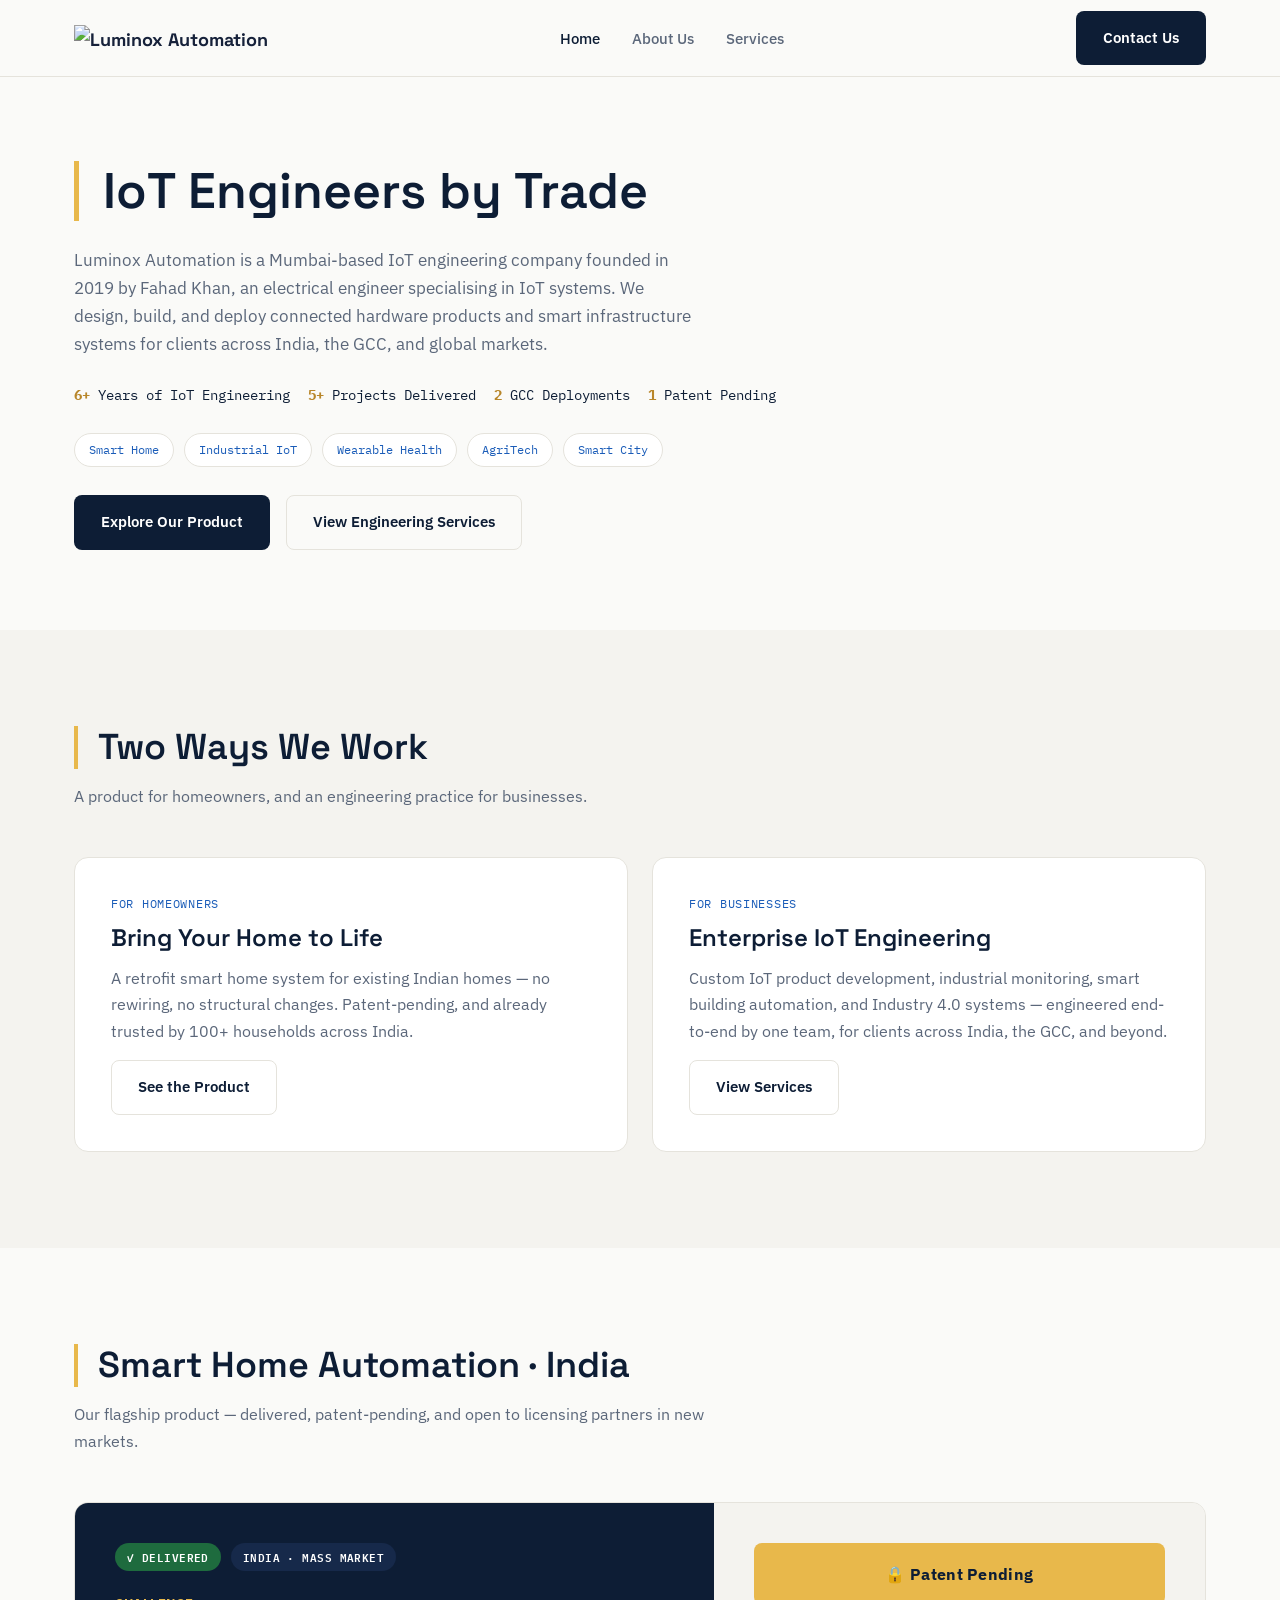
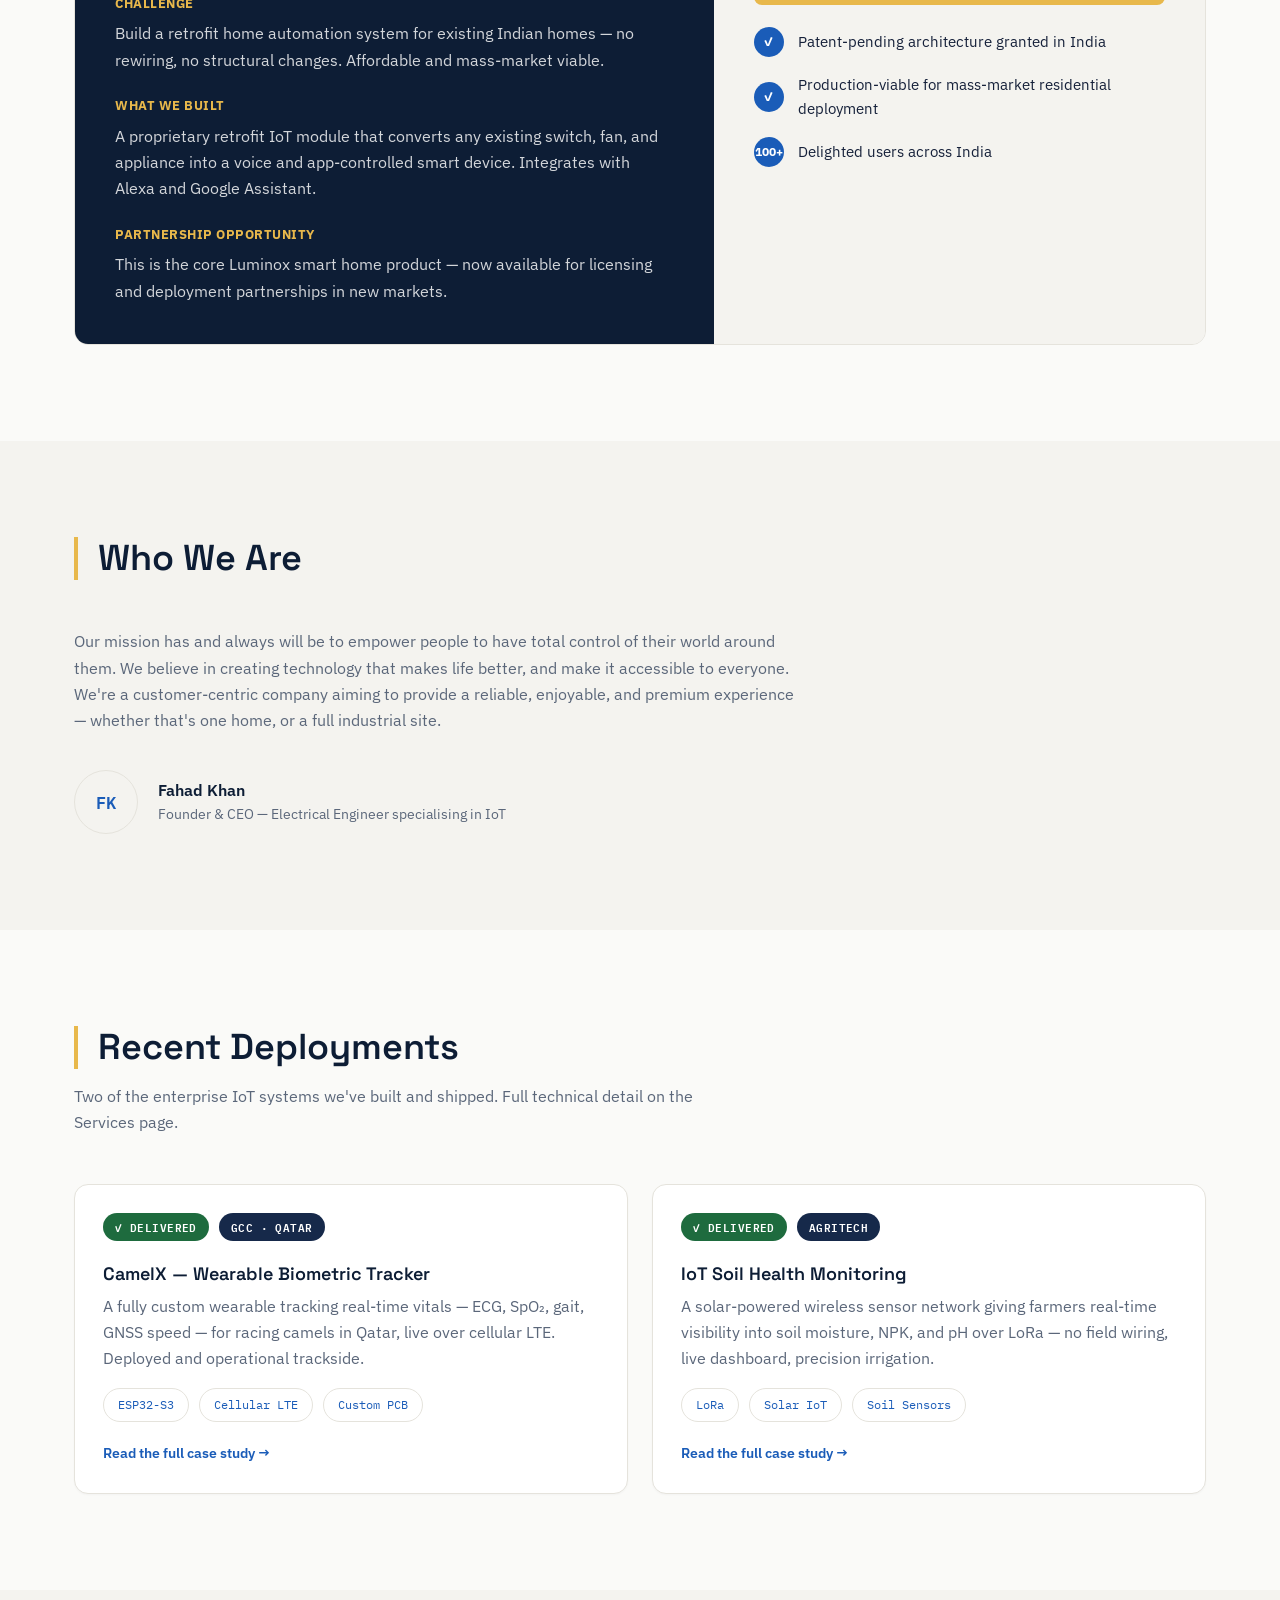
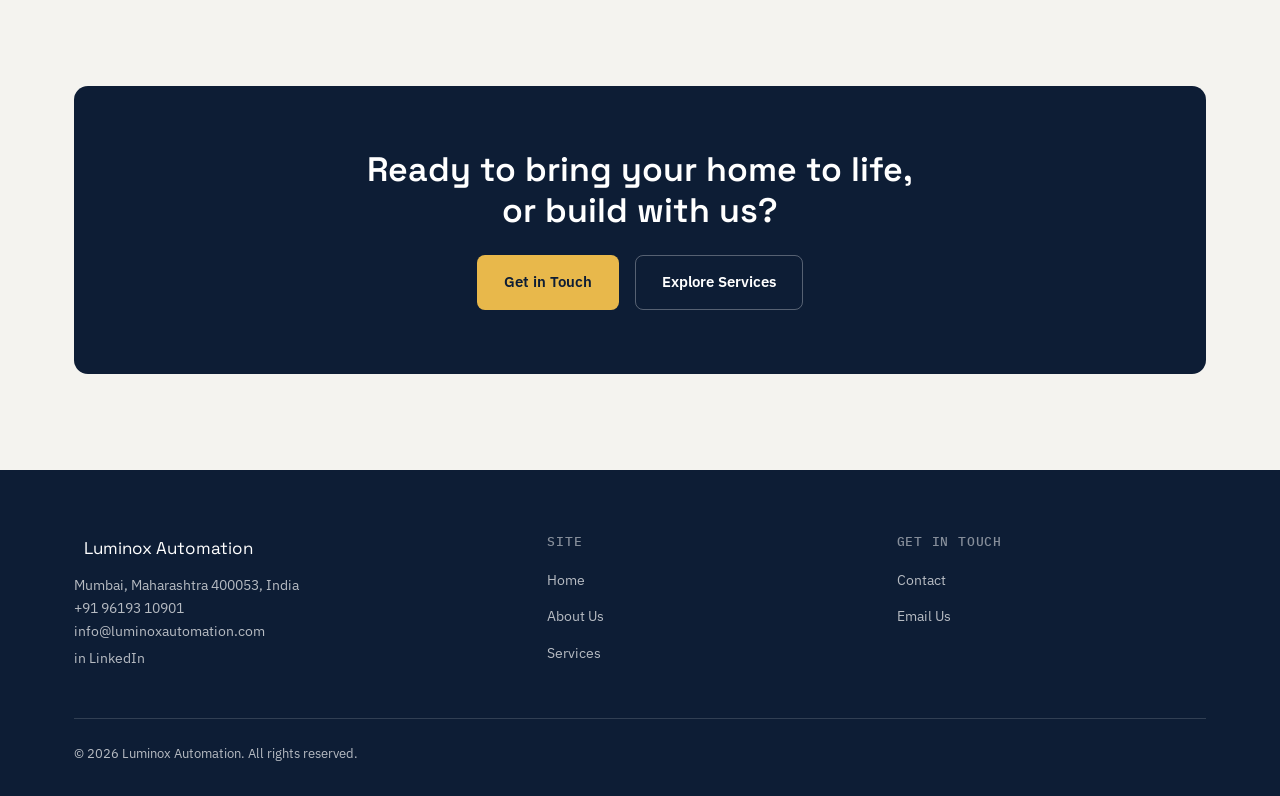
==== index.html @ 990d1fac "Add files via upload" ====
<!DOCTYPE html>
<html lang="en">
<head>
  <meta charset="UTF-8">
  <meta name="viewport" content="width=device-width, initial-scale=1.0">
  <title>Luminox Automation — IoT Engineers by Trade</title>
  <meta name="description" content="Luminox Automation is a Mumbai-based IoT engineering company — smart home products and industrial IoT engineering services for clients across India, the GCC, and global markets.">
  <link rel="icon" href="https://www.luminoxautomation.com/wp-content/uploads/2025/04/LMX-icon.png">
  <link rel="preconnect" href="https://fonts.googleapis.com">
  <link rel="preconnect" href="https://fonts.gstatic.com" crossorigin>
  <link href="https://fonts.googleapis.com/css2?family=Space+Grotesk:wght@500;600;700&family=IBM+Plex+Sans:wght@400;500;600;700&family=IBM+Plex+Mono:wght@400;500&display=swap" rel="stylesheet">
  <link rel="stylesheet" href="styles.css">
</head>
<body>

  <header class="site-header">
    <div class="container">
      <a href="index.html" class="logo">
        <img src="https://www.luminoxautomation.com/wp-content/uploads/2025/04/LMX-wordmark.png" alt="Luminox Automation">
      </a>
      <nav class="nav" id="siteNav">
        <ul class="nav__links">
          <li><a href="index.html" class="nav__link nav__link--active">Home</a></li>
          <li><a href="about.html" class="nav__link">About Us</a></li>
          <li><a href="services.html" class="nav__link">Services</a></li>
        </ul>
      </nav>
      <div class="nav__actions">
        <a href="#contact" class="btn btn--primary">Contact Us</a>
        <button class="nav__toggle" id="navToggle" aria-label="Toggle menu" aria-expanded="false" aria-controls="siteNav">☰</button>
      </div>
    </div>
  </header>

  <section class="hero">
    <div class="container">
      <h1 class="hero__title">IoT Engineers by Trade</h1>
      <p class="hero__subtitle">Luminox Automation is a Mumbai-based IoT engineering company founded in 2019 by Fahad Khan, an electrical engineer specialising in IoT systems. We design, build, and deploy connected hardware products and smart infrastructure systems for clients across India, the GCC, and global markets.</p>
      <div class="hero__stats">
        <span><strong>6+</strong> Years of IoT Engineering</span>
        <span><strong>5+</strong> Projects Delivered</span>
        <span><strong>2</strong> GCC Deployments</span>
        <span><strong>1</strong> Patent Pending</span>
      </div>
      <div class="tag-row">
        <span class="tag">Smart Home</span>
        <span class="tag">Industrial IoT</span>
        <span class="tag">Wearable Health</span>
        <span class="tag">AgriTech</span>
        <span class="tag">Smart City</span>
      </div>
      <div class="hero__actions">
        <a href="#product" class="btn btn--primary">Explore Our Product</a>
        <a href="services.html" class="btn btn--outline">View Engineering Services</a>
      </div>
    </div>
  </section>

  <section class="section section--alt">
    <div class="container">
      <div class="section__header">
        <h2 class="section__title">Two Ways We Work</h2>
        <p class="section__subtitle">A product for homeowners, and an engineering practice for businesses.</p>
      </div>
      <div class="lens-grid">
        <div class="lens-card">
          <span class="lens-card__kicker">For Homeowners</span>
          <h3 class="lens-card__title">Bring Your Home to Life</h3>
          <p>A retrofit smart home system for existing Indian homes — no rewiring, no structural changes. Patent-pending, and already trusted by 100+ households across India.</p>
          <a href="#product" class="btn btn--outline">See the Product</a>
        </div>
        <div class="lens-card">
          <span class="lens-card__kicker">For Businesses</span>
          <h3 class="lens-card__title">Enterprise IoT Engineering</h3>
          <p>Custom IoT product development, industrial monitoring, smart building automation, and Industry 4.0 systems — engineered end-to-end by one team, for clients across India, the GCC, and beyond.</p>
          <a href="services.html" class="btn btn--outline">View Services</a>
        </div>
      </div>
    </div>
  </section>

  <section class="section" id="product">
    <div class="container">
      <div class="section__header">
        <h2 class="section__title">Smart Home Automation · India</h2>
        <p class="section__subtitle">Our flagship product — delivered, patent-pending, and open to licensing partners in new markets.</p>
      </div>
      <div class="case-study">
        <div class="case-study__panel case-study__panel--dark">
          <div class="case-study__badges">
            <span class="badge badge--delivered">✓ Delivered</span>
            <span class="badge badge--tag">India · Mass Market</span>
          </div>
          <div class="case-study__block">
            <div class="case-study__eyebrow">Challenge</div>
            <p>Build a retrofit home automation system for existing Indian homes — no rewiring, no structural changes. Affordable and mass-market viable.</p>
          </div>
          <div class="case-study__block">
            <div class="case-study__eyebrow">What We Built</div>
            <p>A proprietary retrofit IoT module that converts any existing switch, fan, and appliance into a voice and app-controlled smart device. Integrates with Alexa and Google Assistant.</p>
          </div>
          <div class="case-study__block">
            <div class="case-study__eyebrow">Partnership Opportunity</div>
            <p>This is the core Luminox smart home product — now available for licensing and deployment partnerships in new markets.</p>
          </div>
        </div>
        <div class="case-study__panel case-study__panel--light">
          <div class="patent-badge">🔒 Patent Pending</div>
          <div class="checklist-item">
            <span class="checklist-item__icon">✓</span>
            <p>Patent-pending architecture granted in India</p>
          </div>
          <div class="checklist-item">
            <span class="checklist-item__icon">✓</span>
            <p>Production-viable for mass-market residential deployment</p>
          </div>
          <div class="checklist-item">
            <span class="checklist-item__icon">100+</span>
            <p>Delighted users across India</p>
          </div>
        </div>
      </div>
    </div>
  </section>

  <section class="section section--alt">
    <div class="container">
      <div class="section__header">
        <h2 class="section__title">Who We Are</h2>
      </div>
      <div style="max-width:720px;">
        <p>Our mission has and always will be to empower people to have total control of their world around them. We believe in creating technology that makes life better, and make it accessible to everyone. We're a customer-centric company aiming to provide a reliable, enjoyable, and premium experience — whether that's one home, or a full industrial site.</p>
        <div class="person-callout">
          <div class="avatar avatar--md">FK</div>
          <div>
            <div class="person-callout__name">Fahad Khan</div>
            <div class="person-callout__role">Founder &amp; CEO — Electrical Engineer specialising in IoT</div>
          </div>
        </div>
      </div>
    </div>
  </section>

  <section class="section">
    <div class="container">
      <div class="section__header">
        <h2 class="section__title">Recent Deployments</h2>
        <p class="section__subtitle">Two of the enterprise IoT systems we've built and shipped. Full technical detail on the Services page.</p>
      </div>
      <div class="grid-2">
        <div class="card">
          <div class="case-study__badges">
            <span class="badge badge--delivered">✓ Delivered</span>
            <span class="badge badge--tag">GCC · Qatar</span>
          </div>
          <h3 class="card__title">CamelX — Wearable Biometric Tracker</h3>
          <p>A fully custom wearable tracking real-time vitals — ECG, SpO₂, gait, GNSS speed — for racing camels in Qatar, live over cellular LTE. Deployed and operational trackside.</p>
          <div class="tag-row" style="margin:12px 0 16px;">
            <span class="tag">ESP32-S3</span><span class="tag">Cellular LTE</span><span class="tag">Custom PCB</span>
          </div>
          <a href="services.html#case-studies" class="card__link">Read the full case study →</a>
        </div>
        <div class="card">
          <div class="case-study__badges">
            <span class="badge badge--delivered">✓ Delivered</span>
            <span class="badge badge--tag">AgriTech</span>
          </div>
          <h3 class="card__title">IoT Soil Health Monitoring</h3>
          <p>A solar-powered wireless sensor network giving farmers real-time visibility into soil moisture, NPK, and pH over LoRa — no field wiring, live dashboard, precision irrigation.</p>
          <div class="tag-row" style="margin:12px 0 16px;">
            <span class="tag">LoRa</span><span class="tag">Solar IoT</span><span class="tag">Soil Sensors</span>
          </div>
          <a href="services.html#case-studies" class="card__link">Read the full case study →</a>
        </div>
      </div>
    </div>
  </section>

  <section class="section section--alt" id="contact">
    <div class="container">
      <div class="cta-banner">
        <h2 class="cta-banner__title">Ready to bring your home to life, or build with us?</h2>
        <div class="cta-banner__actions">
          <a href="mailto:info@luminoxautomation.com" class="btn btn--amber">Get in Touch</a>
          <a href="services.html" class="btn btn--outline" style="border-color:rgba(255,255,255,.3); color:#fff;">Explore Services</a>
        </div>
      </div>
    </div>
  </section>

  <footer class="site-footer">
    <div class="container">
      <div class="footer__grid">
        <div class="footer__col">
          <div class="footer__brand">
            <img src="https://www.luminoxautomation.com/wp-content/uploads/2025/04/LMX-icon.png" alt="" style="height:22px;">
            Luminox Automation
          </div>
          <p>Mumbai, Maharashtra 400053, India</p>
          <p><a href="tel:+919619310901">+91 96193 10901</a></p>
          <p><a href="mailto:info@luminoxautomation.com">info@luminoxautomation.com</a></p>
          <a href="https://www.linkedin.com/company/luminoxautomation/" class="footer__social" target="_blank" rel="noopener">in LinkedIn</a>
        </div>
        <div class="footer__col">
          <h4>Site</h4>
          <ul>
            <li><a href="index.html">Home</a></li>
            <li><a href="about.html">About Us</a></li>
            <li><a href="services.html">Services</a></li>
          </ul>
        </div>
        <div class="footer__col">
          <h4>Get in touch</h4>
          <ul>
            <li><a href="#contact">Contact</a></li>
            <li><a href="mailto:info@luminoxautomation.com">Email Us</a></li>
          </ul>
        </div>
      </div>
      <div class="footer__bottom">
        <span>© 2026 Luminox Automation. All rights reserved.</span>
      </div>
    </div>
  </footer>

  <script src="script.js"></script>
</body>
</html>
---- styles.css ----
/* =========================================================
   Luminox Automation — shared styles (v3)
   Real brand: navy #0D1D35, amber #E8B84B, blue #1A5CB8, red #CC2222
   on a light background — matches the company's own pitch deck.
   Signature element: amber left-accent bar on section headings.
   ========================================================= */

:root {
  --navy: #0D1D35;
  --navy-soft: #16294A;
  --amber: #E8B84B;
  --blue: #1A5CB8;
  --red: #CC2222;

  --bg: #FAFAF8;
  --surface: #FFFFFF;
  --surface-alt: #F4F3EF;
  --text: #16213A;
  --text-muted: #5B677A;
  --border: #E5E3DC;
  --amber-text: #B8862A;

  --font-display: 'Space Grotesk', sans-serif;
  --font-body: 'IBM Plex Sans', sans-serif;
  --font-mono: 'IBM Plex Mono', monospace;

  --radius-sm: 8px;
  --radius-md: 14px;
  --container: 1180px;
  --section-pad: 96px;
}

@media (max-width: 720px) { :root { --section-pad: 56px; } }

/* ===== Reset ===== */
*, *::before, *::after { box-sizing: border-box; }
html { scroll-behavior: smooth; }
body {
  margin: 0; background: var(--bg); color: var(--text);
  font-family: var(--font-body); line-height: 1.65; -webkit-font-smoothing: antialiased;
}
img { max-width: 100%; display: block; }
a { color: inherit; text-decoration: none; }
ul { list-style: none; margin: 0; padding: 0; }
h1, h2, h3, h4 { font-family: var(--font-display); line-height: 1.2; margin: 0 0 0.5em; font-weight: 600; color: var(--navy); }
p { margin: 0 0 1em; color: var(--text-muted); }
:focus-visible { outline: 2px solid var(--blue); outline-offset: 3px; }

@media (prefers-reduced-motion: reduce) {
  *, *::before, *::after {
    animation-duration: 0.001ms !important; animation-iteration-count: 1 !important;
    transition-duration: 0.001ms !important; scroll-behavior: auto !important;
  }
}

.container { max-width: var(--container); margin: 0 auto; padding: 0 24px; }
.section { padding: var(--section-pad) 0; }
.section--alt { background: var(--surface-alt); }

/* Signature element: amber left-accent bar next to every section heading */
.section__header { max-width: 680px; margin: 0 0 48px; }
.section__title {
  font-size: clamp(26px, 4vw, 36px); border-left: 4px solid var(--amber);
  padding-left: 20px; margin-bottom: 14px;
}
.section__subtitle { font-size: 16px; margin: 0; color: var(--text-muted); }
.hero__title { border-left: 5px solid var(--amber); padding-left: 24px; font-size: clamp(32px, 5vw, 50px); }

/* ===== Buttons ===== */
.btn {
  display: inline-flex; align-items: center; justify-content: center;
  padding: 14px 26px; border-radius: var(--radius-sm);
  font-family: var(--font-body); font-weight: 600; font-size: 15px;
  border: 1px solid transparent; cursor: pointer;
  transition: transform .15s ease, box-shadow .15s ease, border-color .15s ease, background .15s ease;
}
.btn--primary { background: var(--navy); color: #fff; }
.btn--primary:hover { background: var(--navy-soft); transform: translateY(-2px); box-shadow: 0 10px 22px -10px rgba(13,29,53,.45); }
.btn--outline { background: transparent; border-color: var(--border); color: var(--navy); }
.btn--outline:hover { border-color: var(--navy); }
.btn--amber { background: var(--amber); color: var(--navy); }
.btn--amber:hover { transform: translateY(-2px); box-shadow: 0 10px 22px -10px rgba(232,184,75,.55); }

/* ===== Header ===== */
.site-header {
  position: sticky; top: 0; z-index: 50; background: rgba(250,250,248,.92);
  backdrop-filter: blur(8px); border-bottom: 1px solid var(--border);
}
.site-header .container { display: flex; align-items: center; justify-content: space-between; height: 76px; }
.logo { display: flex; align-items: center; gap: 10px; font-family: var(--font-display); font-size: 18px; font-weight: 700; }
.logo img { height: 26px; width: auto; }

.nav { display: flex; align-items: center; gap: 36px; }
.nav__links { display: flex; gap: 32px; }
.nav__link { font-size: 15px; color: var(--text-muted); font-weight: 500; }
.nav__link:hover, .nav__link--active { color: var(--navy); }
.nav__actions { display: flex; align-items: center; gap: 20px; }
.nav__toggle { display: none; background: none; border: 0; color: var(--navy); font-size: 22px; cursor: pointer; padding: 4px; }

@media (max-width: 860px) {
  .nav {
    position: fixed; inset: 76px 0 0 0; background: var(--bg); flex-direction: column;
    align-items: flex-start; padding: 32px 24px; gap: 24px; transform: translateY(-8px); opacity: 0;
    pointer-events: none; transition: opacity .2s ease, transform .2s ease; border-top: 1px solid var(--border);
  }
  .nav.is-open { opacity: 1; transform: translateY(0); pointer-events: auto; }
  .nav__links { flex-direction: column; gap: 20px; }
  .nav__toggle { display: block; }
}

/* ===== Hero ===== */
.hero { padding: 84px 0 72px; }
.hero__subtitle { font-size: 17px; max-width: 620px; margin: 20px 0 0; }
.hero__stats { display: flex; flex-wrap: wrap; gap: 8px 18px; margin: 26px 0; font-family: var(--font-mono); font-size: 14px; color: var(--navy); }
.hero__stats strong { color: var(--amber-text, var(--navy)); font-weight: 700; }
.hero__actions { display: flex; gap: 16px; margin: 28px 0 8px; flex-wrap: wrap; }

.tag-row { display: flex; flex-wrap: wrap; gap: 10px; margin: 22px 0 0; }
.tag {
  font-family: var(--font-mono); font-size: 12px; color: var(--blue);
  border: 1px solid var(--border); border-radius: 999px; padding: 6px 14px; background: var(--surface);
}

/* ===== Two-lens split ===== */
.lens-grid { display: grid; grid-template-columns: 1fr 1fr; gap: 24px; }
.lens-card {
  background: var(--surface); border: 1px solid var(--border); border-radius: var(--radius-md);
  padding: 36px; display: flex; flex-direction: column;
}
.lens-card__kicker { font-family: var(--font-mono); font-size: 12px; text-transform: uppercase; letter-spacing: .06em; color: var(--blue); margin-bottom: 10px; }
.lens-card__title { font-size: 24px; margin-bottom: 12px; }
.lens-card .btn { margin-top: auto; align-self: flex-start; }
@media (max-width: 780px) { .lens-grid { grid-template-columns: 1fr; } }

/* ===== Case study / product spotlight ===== */
.case-study { display: grid; grid-template-columns: 1.3fr 1fr; border-radius: var(--radius-md); overflow: hidden; border: 1px solid var(--border); }
.case-study__panel { padding: 40px; }
.case-study__panel--dark { background: var(--navy); color: #fff; }
.case-study__panel--light { background: var(--surface-alt); }
.case-study__badges { display: flex; gap: 10px; margin-bottom: 22px; flex-wrap: wrap; }
.badge {
  font-family: var(--font-mono); font-size: 11px; font-weight: 600; padding: 5px 12px;
  border-radius: 999px; text-transform: uppercase; letter-spacing: .04em;
}
.badge--delivered { background: #1E6B3E; color: #fff; }
.badge--tag { background: var(--navy-soft); color: #fff; }
.case-study__eyebrow { color: var(--amber); font-weight: 700; font-size: 13px; text-transform: uppercase; letter-spacing: .04em; margin-bottom: 6px; }
.case-study__block { margin-bottom: 22px; }
.case-study__block:last-child { margin-bottom: 0; }
.case-study__block p { color: rgba(255,255,255,.82); margin: 0; }
.patent-badge {
  background: var(--amber); color: var(--navy); font-weight: 700; text-align: center;
  padding: 18px; border-radius: var(--radius-sm); margin-bottom: 22px;
  display: flex; align-items: center; justify-content: center; gap: 10px; letter-spacing: .02em;
}
.checklist-item { display: flex; align-items: center; gap: 14px; margin-bottom: 16px; }
.checklist-item:last-child { margin-bottom: 0; }
.checklist-item__icon {
  width: 30px; height: 30px; border-radius: 50%; background: var(--blue); color: #fff;
  display: flex; align-items: center; justify-content: center; font-size: 12px; font-weight: 700; flex-shrink: 0;
}
.checklist-item p { color: var(--text); margin: 0; font-size: 14.5px; }
@media (max-width: 780px) { .case-study { grid-template-columns: 1fr; } }

/* ===== Alt case study (light, two-column — e.g. AgriTech) ===== */
.case-study-alt {
  display: grid; grid-template-columns: 1.2fr 1fr; gap: 32px;
  border: 1px solid var(--border); border-radius: var(--radius-md); padding: 40px; background: var(--surface);
}
@media (max-width: 780px) { .case-study-alt { grid-template-columns: 1fr; } }
.stat-tile-grid { display: grid; grid-template-columns: 1fr 1fr; gap: 16px; align-content: start; }
.stat-tile { background: var(--surface-alt); border-radius: var(--radius-md); padding: 22px; text-align: center; }
.stat-tile__value { font-family: var(--font-display); font-size: 26px; color: var(--amber-text); font-weight: 700; margin-bottom: 6px; }
.stat-tile__label { font-size: 12.5px; color: var(--text-muted); line-height: 1.4; }

/* ===== Tech spec panel (dark, key/value rows) ===== */
.tech-spec-panel { background: var(--navy); color: #fff; padding: 40px; }
.tech-spec-panel__title {
  color: var(--amber); font-family: var(--font-mono); font-size: 13px; text-transform: uppercase;
  letter-spacing: .08em; margin-bottom: 22px; font-weight: 700;
}
.tech-spec-row { display: grid; grid-template-columns: 110px 1fr; gap: 16px; padding: 11px 0; border-bottom: 1px solid rgba(255,255,255,.12); }
.tech-spec-row:last-child { border-bottom: none; }
.tech-spec-row__key { color: var(--amber); font-weight: 600; font-size: 13px; }
.tech-spec-row__val { color: rgba(255,255,255,.85); font-size: 13.5px; }

/* ===== Callout quote ===== */
.callout-quote {
  border: 1px solid var(--amber); background: rgba(232,184,75,.08); border-radius: var(--radius-sm);
  padding: 16px 20px; font-style: italic; color: var(--navy); font-size: 14px; margin-top: 4px;
}

/* ===== Footer social link ===== */
.footer__social { display: inline-flex; align-items: center; gap: 8px; margin-top: 14px; font-size: 14px; color: rgba(255,255,255,.7); }
.footer__social:hover { color: #fff; }

/* ===== Stats / avatars ===== */
.stats-row { display: grid; grid-template-columns: repeat(4, 1fr); gap: 32px; text-align: center; }
.stat__num { font-family: var(--font-mono); font-size: 38px; color: var(--navy); font-weight: 700; }
.stat__label { font-size: 14px; color: var(--text-muted); }
@media (max-width: 720px) { .stats-row { grid-template-columns: repeat(2, 1fr); } }

.avatar {
  border-radius: 50%; background: var(--surface-alt); border: 1px solid var(--border);
  display: flex; align-items: center; justify-content: center; flex-shrink: 0;
  font-family: var(--font-mono); color: var(--blue); font-weight: 600;
}
.avatar--sm { width: 44px; height: 44px; font-size: 13px; }
.avatar--md { width: 64px; height: 64px; font-size: 17px; }
.avatar--lg { width: 88px; height: 88px; font-size: 21px; }
.avatar img { width: 100%; height: 100%; border-radius: 50%; object-fit: cover; }
.person-callout { display: flex; align-items: center; gap: 20px; margin-top: 36px; }
.person-callout__name { font-weight: 600; color: var(--navy); }
.person-callout__role { font-size: 14px; color: var(--text-muted); }

/* ===== Grids / Cards ===== */
.grid-4 { display: grid; grid-template-columns: repeat(4, 1fr); gap: 24px; }
.grid-3 { display: grid; grid-template-columns: repeat(3, 1fr); gap: 24px; }
.grid-2 { display: grid; grid-template-columns: repeat(2, 1fr); gap: 24px; }
@media (max-width: 960px) { .grid-4, .grid-3 { grid-template-columns: repeat(2, 1fr); } }
@media (max-width: 620px) { .grid-4, .grid-3, .grid-2 { grid-template-columns: 1fr; } }

.card {
  background: var(--surface); border: 1px solid var(--border); border-radius: var(--radius-md);
  padding: 28px; transition: border-color .2s ease, transform .2s ease, box-shadow .2s ease;
  box-shadow: 0 1px 2px rgba(13,29,53,.03);
}
.card:hover { border-color: var(--blue); transform: translateY(-3px); box-shadow: 0 14px 26px -16px rgba(13,29,53,.22); }
.card__icon {
  width: 44px; height: 44px; border-radius: 10px; display: flex; align-items: center;
  justify-content: center; margin-bottom: 18px; font-size: 19px; color: #fff; font-weight: 600;
}
.card__icon--navy { background: var(--navy); }
.card__icon--amber { background: var(--amber); color: var(--navy); }
.card__icon--blue { background: var(--blue); }
.card__icon--red { background: var(--red); }
.card__title { font-size: 18px; margin-bottom: 8px; }
.card__link { color: var(--blue); font-size: 14px; font-weight: 600; display: inline-block; margin-top: 4px; }

/* Process (5-step, with connecting arrows on desktop) */
.process-v2 { display: grid; grid-template-columns: repeat(5, 1fr); gap: 16px; margin-bottom: 28px; }
.process-v2__step { background: var(--surface); border: 1px solid var(--border); border-radius: var(--radius-md); padding: 22px; position: relative; }
.process-v2__num {
  width: 34px; height: 34px; border-radius: 50%; background: var(--amber); color: var(--navy);
  font-family: var(--font-mono); font-weight: 700; display: flex; align-items: center; justify-content: center; margin-bottom: 14px;
}
@media (min-width: 900px) {
  .process-v2__step:not(:last-child)::after {
    content: "→"; position: absolute; right: -20px; top: 50%; transform: translateY(-50%);
    color: var(--border); font-size: 20px;
  }
}
@media (max-width: 900px) { .process-v2 { grid-template-columns: repeat(2, 1fr); } }
@media (max-width: 560px) { .process-v2 { grid-template-columns: 1fr; } }
.process-banner { background: var(--amber); color: var(--navy); font-weight: 700; text-align: center; padding: 20px; border-radius: var(--radius-sm); }

/* Testimonials */
.testimonial-card { display: flex; flex-direction: column; gap: 20px; }
.testimonial-card__quote { font-size: 16px; color: var(--text); margin: 0; }
.testimonial-card__person { display: flex; align-items: center; gap: 12px; }
.testimonial-card__name { font-weight: 600; font-size: 14px; color: var(--navy); }
.testimonial-card__role { font-size: 13px; color: var(--text-muted); }

/* Tech stack table */
.tech-table { border: 1px solid var(--border); border-radius: var(--radius-md); overflow: hidden; }
.tech-row { display: grid; grid-template-columns: 210px 1fr; gap: 20px; padding: 20px 24px; align-items: center; border-bottom: 1px solid var(--border); background: var(--surface); }
.tech-row:last-child { border-bottom: none; }
.tech-row:nth-child(even) { background: var(--surface-alt); }
.tech-row__label { color: var(--blue); font-weight: 600; font-size: 14px; }
.tech-pills { display: flex; flex-wrap: wrap; gap: 8px; }
.tech-pill { background: var(--surface-alt); color: var(--text); font-family: var(--font-mono); font-size: 12px; padding: 6px 12px; border-radius: 6px; border: 1px solid var(--border); }
.tech-row:nth-child(even) .tech-pill { background: var(--surface); }
@media (max-width: 700px) { .tech-row { grid-template-columns: 1fr; } }

/* Engagement model cards */
.engage-grid { display: grid; grid-template-columns: repeat(3, 1fr); gap: 24px; align-items: stretch; }
.engage-card { background: var(--surface); border: 1px solid var(--border); border-radius: var(--radius-md); overflow: hidden; display: flex; flex-direction: column; }
.engage-card__top { height: 8px; background: var(--border); }
.engage-card--featured .engage-card__top { background: var(--amber); }
.engage-card__body { padding: 30px; display: flex; flex-direction: column; flex: 1; }
.engage-card__kicker { font-family: var(--font-mono); font-size: 12px; color: var(--text-muted); margin-bottom: 10px; }
.engage-card__title { font-size: 19px; margin-bottom: 8px; }
.engage-card__best { font-size: 13px; font-style: italic; color: var(--text-muted); margin-bottom: 16px; }
.engage-card__sub { font-size: 13px; color: var(--text-muted); margin: 16px 0; padding-top: 16px; border-top: 1px solid var(--border); }
.engage-card .btn { margin-top: auto; width: 100%; }
@media (max-width: 860px) { .engage-grid { grid-template-columns: 1fr; } }

/* CTA banner */
.cta-banner { background: var(--navy); border-radius: var(--radius-md); padding: 64px 40px; text-align: center; }
.cta-banner__title { font-size: clamp(24px, 3.5vw, 34px); max-width: 560px; margin: 0 auto 24px; color: #fff; border: none; padding: 0; }
.cta-banner__actions { display: flex; gap: 16px; justify-content: center; flex-wrap: wrap; }

/* Footer */
.site-footer { background: var(--navy); color: rgba(255,255,255,.7); padding: 64px 0 32px; }
.footer__grid { display: grid; grid-template-columns: 1.4fr 1fr 1fr; gap: 40px; margin-bottom: 48px; }
.footer__col h4 { font-size: 13px; text-transform: uppercase; letter-spacing: .06em; color: rgba(255,255,255,.5); margin-bottom: 16px; font-family: var(--font-mono); font-weight: 500; }
.footer__col ul { display: flex; flex-direction: column; gap: 10px; }
.footer__col a, .footer__col p { font-size: 14px; color: rgba(255,255,255,.7); margin: 0; }
.footer__col a:hover { color: #fff; }
.footer__brand { display: flex; align-items: center; gap: 10px; font-family: var(--font-display); font-size: 17px; margin-bottom: 12px; color: #fff; }
.footer__brand img { height: 24px; }
.footer__bottom { border-top: 1px solid rgba(255,255,255,.15); padding-top: 24px; display: flex; justify-content: space-between; flex-wrap: wrap; gap: 12px; font-size: 13px; }
@media (max-width: 780px) { .footer__grid { grid-template-columns: 1fr 1fr; } }
@media (max-width: 480px) { .footer__grid { grid-template-columns: 1fr; } }
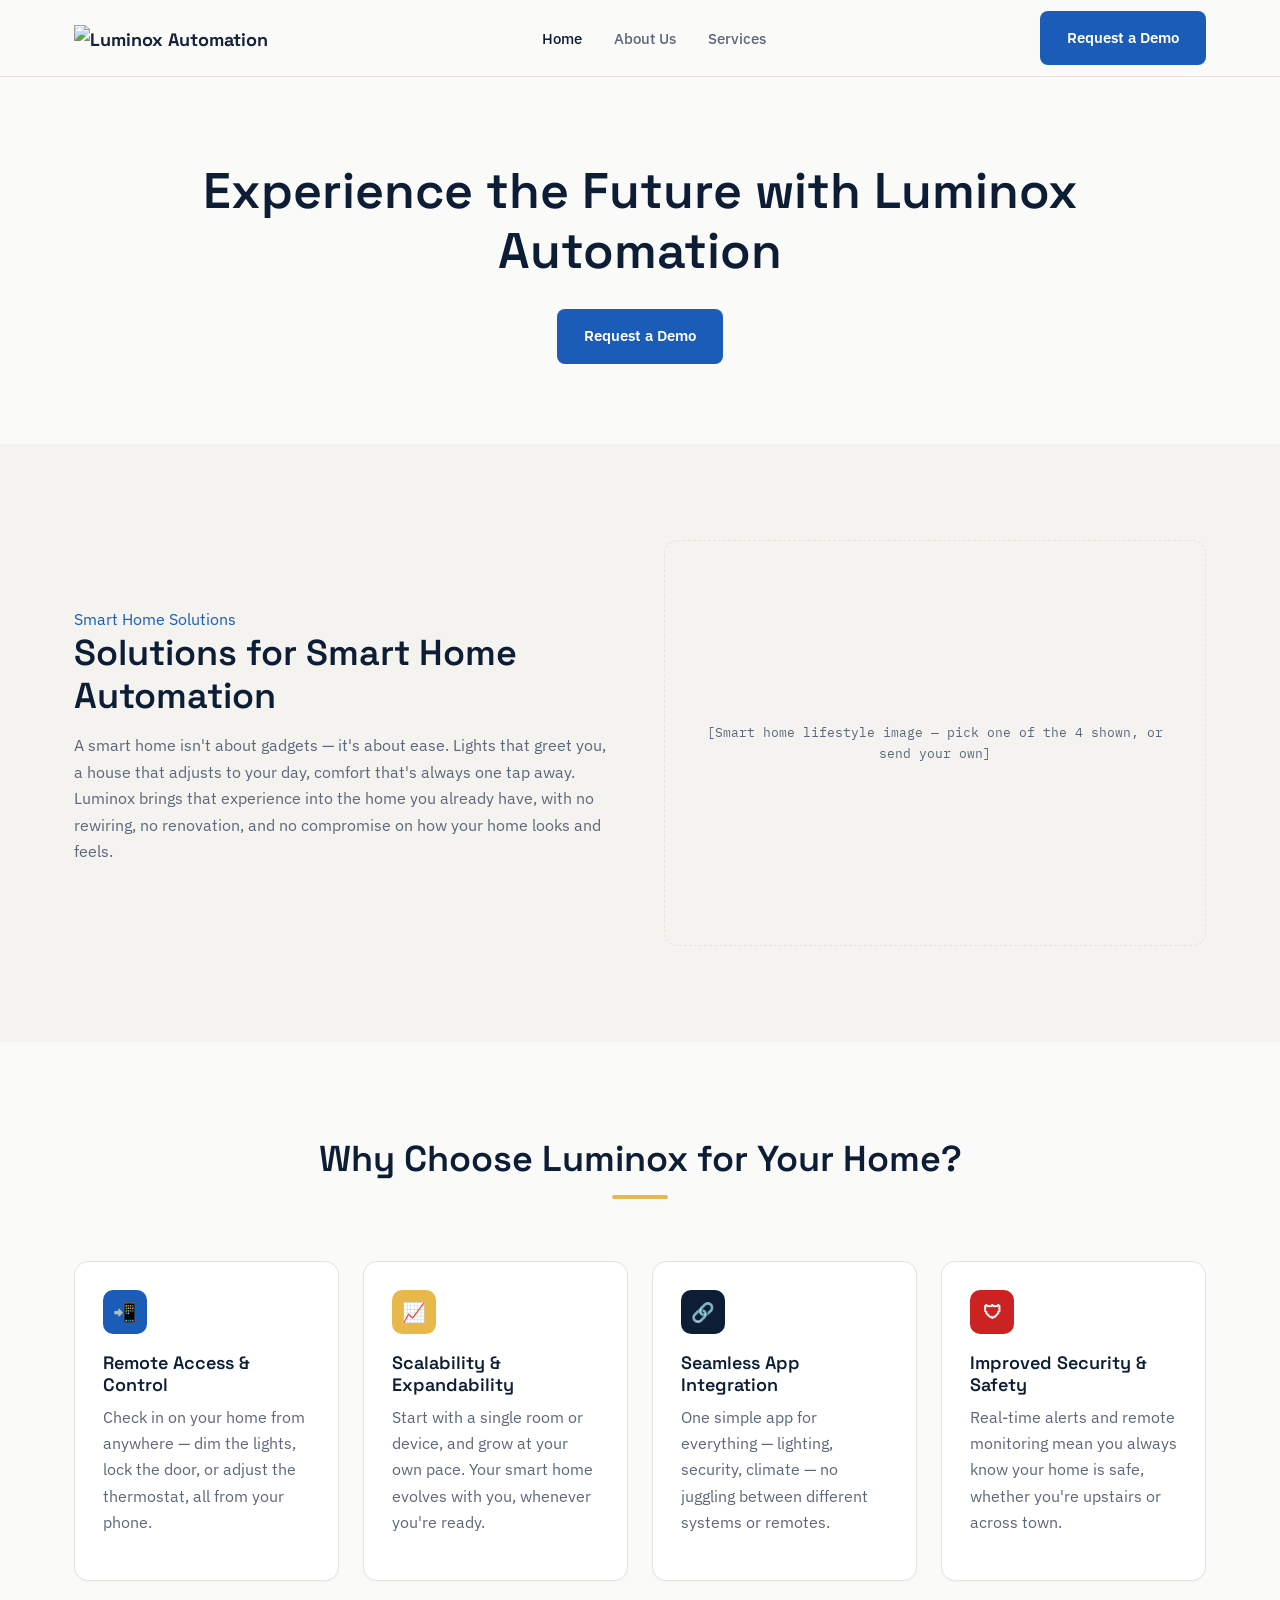
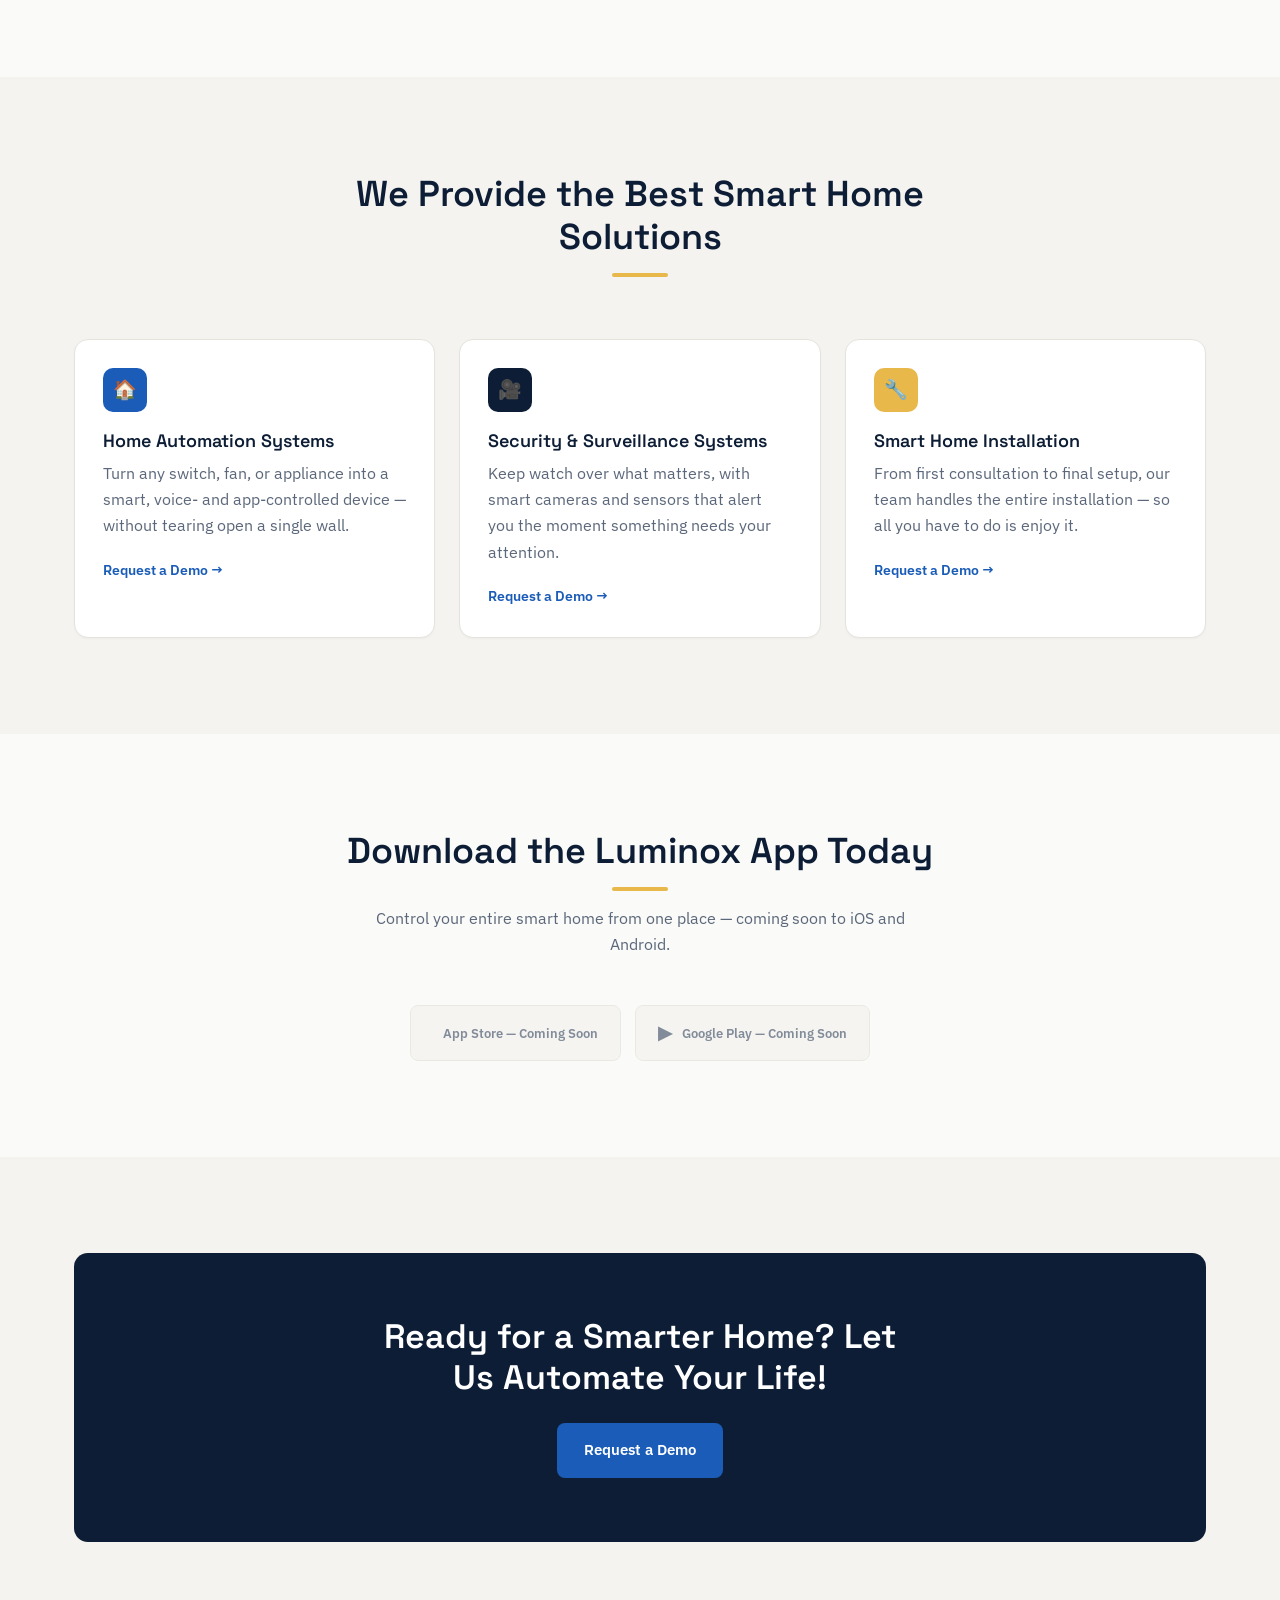
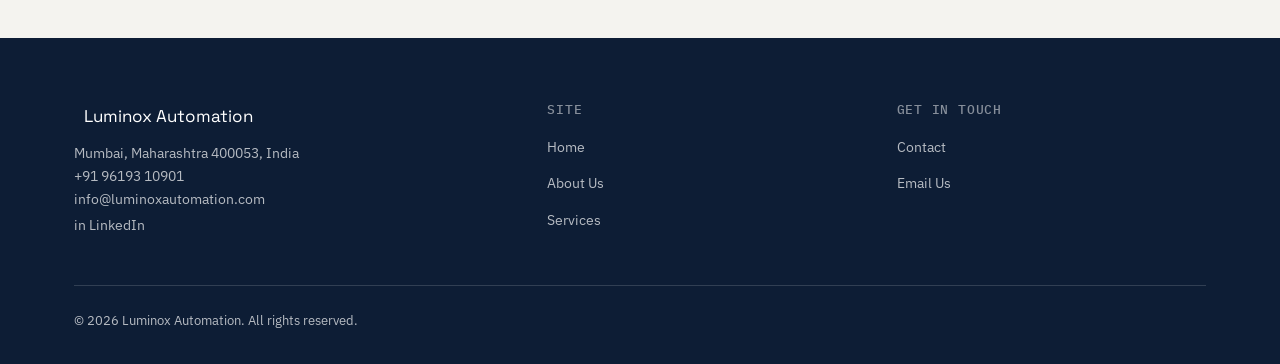
==== commit f3ef0de0: "Add files via upload" ====
--- a/index.html
+++ b/index.html
@@ -3,8 +3,8 @@
 <head>
   <meta charset="UTF-8">
   <meta name="viewport" content="width=device-width, initial-scale=1.0">
-  <title>Luminox Automation — IoT Engineers by Trade</title>
-  <meta name="description" content="Luminox Automation is a Mumbai-based IoT engineering company — smart home products and industrial IoT engineering services for clients across India, the GCC, and global markets.">
+  <title>Luminox Automation — Experience the Future of Smart Home Living</title>
+  <meta name="description" content="Luminox Automation brings comfort, convenience, and modern living to your home with smart automation — no rewiring, no renovation.">
   <link rel="icon" href="https://www.luminoxautomation.com/wp-content/uploads/2025/04/LMX-icon.png">
   <link rel="preconnect" href="https://fonts.googleapis.com">
   <link rel="preconnect" href="https://fonts.gstatic.com" crossorigin>
@@ -26,98 +26,62 @@
         </ul>
       </nav>
       <div class="nav__actions">
-        <a href="#contact" class="btn btn--primary">Contact Us</a>
+        <a href="#contact" class="btn btn--blue">Request a Demo</a>
         <button class="nav__toggle" id="navToggle" aria-label="Toggle menu" aria-expanded="false" aria-controls="siteNav">☰</button>
       </div>
     </div>
   </header>
 
-  <section class="hero">
+  <section class="hero hero--center">
     <div class="container">
-      <h1 class="hero__title">IoT Engineers by Trade</h1>
-      <p class="hero__subtitle">Luminox Automation is a Mumbai-based IoT engineering company founded in 2019 by Fahad Khan, an electrical engineer specialising in IoT systems. We design, build, and deploy connected hardware products and smart infrastructure systems for clients across India, the GCC, and global markets.</p>
-      <div class="hero__stats">
-        <span><strong>6+</strong> Years of IoT Engineering</span>
-        <span><strong>5+</strong> Projects Delivered</span>
-        <span><strong>2</strong> GCC Deployments</span>
-        <span><strong>1</strong> Patent Pending</span>
-      </div>
-      <div class="tag-row">
-        <span class="tag">Smart Home</span>
-        <span class="tag">Industrial IoT</span>
-        <span class="tag">Wearable Health</span>
-        <span class="tag">AgriTech</span>
-        <span class="tag">Smart City</span>
-      </div>
+      <h1 class="hero__title">Experience the Future with Luminox Automation</h1>
       <div class="hero__actions">
-        <a href="#product" class="btn btn--primary">Explore Our Product</a>
-        <a href="services.html" class="btn btn--outline">View Engineering Services</a>
+        <a href="#contact" class="btn btn--blue">Request a Demo</a>
       </div>
     </div>
   </section>
 
   <section class="section section--alt">
     <div class="container">
-      <div class="section__header">
-        <h2 class="section__title">Two Ways We Work</h2>
-        <p class="section__subtitle">A product for homeowners, and an engineering practice for businesses.</p>
-      </div>
-      <div class="lens-grid">
-        <div class="lens-card">
-          <span class="lens-card__kicker">For Homeowners</span>
-          <h3 class="lens-card__title">Bring Your Home to Life</h3>
-          <p>A retrofit smart home system for existing Indian homes — no rewiring, no structural changes. Patent-pending, and already trusted by 100+ households across India.</p>
-          <a href="#product" class="btn btn--outline">See the Product</a>
+      <div class="split-section">
+        <div>
+          <span class="section__eyebrow" style="color:var(--blue);">Smart Home Solutions</span>
+          <h2 class="section__title" style="border:none; padding-left:0;">Solutions for Smart Home Automation</h2>
+          <p>A smart home isn't about gadgets — it's about ease. Lights that greet you, a house that adjusts to your day, comfort that's always one tap away. Luminox brings that experience into the home you already have, with no rewiring, no renovation, and no compromise on how your home looks and feels.</p>
         </div>
-        <div class="lens-card">
-          <span class="lens-card__kicker">For Businesses</span>
-          <h3 class="lens-card__title">Enterprise IoT Engineering</h3>
-          <p>Custom IoT product development, industrial monitoring, smart building automation, and Industry 4.0 systems — engineered end-to-end by one team, for clients across India, the GCC, and beyond.</p>
-          <a href="services.html" class="btn btn--outline">View Services</a>
+        <div class="split-section__image">
+          <!-- Pick one of the 4 images shown earlier (right-click → copy image address), or send your own photo, and I'll drop the real URL in here -->
+          <div class="placeholder-visual" style="aspect-ratio:4/3;">[Smart home lifestyle image — pick one of the 4 shown, or send your own]</div>
         </div>
       </div>
     </div>
   </section>
 
-  <section class="section" id="product">
+  <section class="section">
     <div class="container">
-      <div class="section__header">
-        <h2 class="section__title">Smart Home Automation · India</h2>
-        <p class="section__subtitle">Our flagship product — delivered, patent-pending, and open to licensing partners in new markets.</p>
+      <div class="section__header section__header--center">
+        <h2 class="section__title">Why Choose Luminox for Your Home?</h2>
       </div>
-      <div class="case-study">
-        <div class="case-study__panel case-study__panel--dark">
-          <div class="case-study__badges">
-            <span class="badge badge--delivered">✓ Delivered</span>
-            <span class="badge badge--tag">India · Mass Market</span>
-          </div>
-          <div class="case-study__block">
-            <div class="case-study__eyebrow">Challenge</div>
-            <p>Build a retrofit home automation system for existing Indian homes — no rewiring, no structural changes. Affordable and mass-market viable.</p>
-          </div>
-          <div class="case-study__block">
-            <div class="case-study__eyebrow">What We Built</div>
-            <p>A proprietary retrofit IoT module that converts any existing switch, fan, and appliance into a voice and app-controlled smart device. Integrates with Alexa and Google Assistant.</p>
-          </div>
-          <div class="case-study__block">
-            <div class="case-study__eyebrow">Partnership Opportunity</div>
-            <p>This is the core Luminox smart home product — now available for licensing and deployment partnerships in new markets.</p>
-          </div>
+      <div class="grid-4">
+        <div class="card">
+          <div class="card__icon card__icon--blue">📲</div>
+          <h3 class="card__title">Remote Access &amp; Control</h3>
+          <p>Check in on your home from anywhere — dim the lights, lock the door, or adjust the thermostat, all from your phone.</p>
         </div>
-        <div class="case-study__panel case-study__panel--light">
-          <div class="patent-badge">🔒 Patent Pending</div>
-          <div class="checklist-item">
-            <span class="checklist-item__icon">✓</span>
-            <p>Patent-pending architecture granted in India</p>
-          </div>
-          <div class="checklist-item">
-            <span class="checklist-item__icon">✓</span>
-            <p>Production-viable for mass-market residential deployment</p>
-          </div>
-          <div class="checklist-item">
-            <span class="checklist-item__icon">100+</span>
-            <p>Delighted users across India</p>
-          </div>
+        <div class="card">
+          <div class="card__icon card__icon--amber">📈</div>
+          <h3 class="card__title">Scalability &amp; Expandability</h3>
+          <p>Start with a single room or device, and grow at your own pace. Your smart home evolves with you, whenever you're ready.</p>
+        </div>
+        <div class="card">
+          <div class="card__icon card__icon--navy">🔗</div>
+          <h3 class="card__title">Seamless App Integration</h3>
+          <p>One simple app for everything — lighting, security, climate — no juggling between different systems or remotes.</p>
+        </div>
+        <div class="card">
+          <div class="card__icon card__icon--red">🛡</div>
+          <h3 class="card__title">Improved Security &amp; Safety</h3>
+          <p>Real-time alerts and remote monitoring mean you always know your home is safe, whether you're upstairs or across town.</p>
         </div>
       </div>
     </div>
@@ -125,53 +89,41 @@
 
   <section class="section section--alt">
     <div class="container">
-      <div class="section__header">
-        <h2 class="section__title">Who We Are</h2>
+      <div class="section__header section__header--center">
+        <h2 class="section__title">We Provide the Best Smart Home Solutions</h2>
       </div>
-      <div style="max-width:720px;">
-        <p>Our mission has and always will be to empower people to have total control of their world around them. We believe in creating technology that makes life better, and make it accessible to everyone. We're a customer-centric company aiming to provide a reliable, enjoyable, and premium experience — whether that's one home, or a full industrial site.</p>
-        <div class="person-callout">
-          <div class="avatar avatar--md">FK</div>
-          <div>
-            <div class="person-callout__name">Fahad Khan</div>
-            <div class="person-callout__role">Founder &amp; CEO — Electrical Engineer specialising in IoT</div>
-          </div>
+      <div class="grid-3">
+        <div class="card">
+          <div class="card__icon card__icon--blue">🏠</div>
+          <h3 class="card__title">Home Automation Systems</h3>
+          <p>Turn any switch, fan, or appliance into a smart, voice- and app-controlled device — without tearing open a single wall.</p>
+          <a href="#contact" class="card__link">Request a Demo →</a>
+        </div>
+        <div class="card">
+          <div class="card__icon card__icon--navy">🎥</div>
+          <h3 class="card__title">Security &amp; Surveillance Systems</h3>
+          <p>Keep watch over what matters, with smart cameras and sensors that alert you the moment something needs your attention.</p>
+          <a href="#contact" class="card__link">Request a Demo →</a>
+        </div>
+        <div class="card">
+          <div class="card__icon card__icon--amber">🔧</div>
+          <h3 class="card__title">Smart Home Installation</h3>
+          <p>From first consultation to final setup, our team handles the entire installation — so all you have to do is enjoy it.</p>
+          <a href="#contact" class="card__link">Request a Demo →</a>
         </div>
       </div>
     </div>
   </section>
 
   <section class="section">
-    <div class="container">
-      <div class="section__header">
-        <h2 class="section__title">Recent Deployments</h2>
-        <p class="section__subtitle">Two of the enterprise IoT systems we've built and shipped. Full technical detail on the Services page.</p>
+    <div class="container" style="text-align:center;">
+      <div class="section__header section__header--center">
+        <h2 class="section__title">Download the Luminox App Today</h2>
+        <p class="section__subtitle">Control your entire smart home from one place — coming soon to iOS and Android.</p>
       </div>
-      <div class="grid-2">
-        <div class="card">
-          <div class="case-study__badges">
-            <span class="badge badge--delivered">✓ Delivered</span>
-            <span class="badge badge--tag">GCC · Qatar</span>
-          </div>
-          <h3 class="card__title">CamelX — Wearable Biometric Tracker</h3>
-          <p>A fully custom wearable tracking real-time vitals — ECG, SpO₂, gait, GNSS speed — for racing camels in Qatar, live over cellular LTE. Deployed and operational trackside.</p>
-          <div class="tag-row" style="margin:12px 0 16px;">
-            <span class="tag">ESP32-S3</span><span class="tag">Cellular LTE</span><span class="tag">Custom PCB</span>
-          </div>
-          <a href="services.html#case-studies" class="card__link">Read the full case study →</a>
-        </div>
-        <div class="card">
-          <div class="case-study__badges">
-            <span class="badge badge--delivered">✓ Delivered</span>
-            <span class="badge badge--tag">AgriTech</span>
-          </div>
-          <h3 class="card__title">IoT Soil Health Monitoring</h3>
-          <p>A solar-powered wireless sensor network giving farmers real-time visibility into soil moisture, NPK, and pH over LoRa — no field wiring, live dashboard, precision irrigation.</p>
-          <div class="tag-row" style="margin:12px 0 16px;">
-            <span class="tag">LoRa</span><span class="tag">Solar IoT</span><span class="tag">Soil Sensors</span>
-          </div>
-          <a href="services.html#case-studies" class="card__link">Read the full case study →</a>
-        </div>
+      <div class="app-badges">
+        <span class="app-badge"><span class="app-badge__icon"></span> App Store — Coming Soon</span>
+        <span class="app-badge"><span class="app-badge__icon">▶</span> Google Play — Coming Soon</span>
       </div>
     </div>
   </section>
@@ -179,10 +131,9 @@
   <section class="section section--alt" id="contact">
     <div class="container">
       <div class="cta-banner">
-        <h2 class="cta-banner__title">Ready to bring your home to life, or build with us?</h2>
+        <h2 class="cta-banner__title">Ready for a Smarter Home? Let Us Automate Your Life!</h2>
         <div class="cta-banner__actions">
-          <a href="mailto:info@luminoxautomation.com" class="btn btn--amber">Get in Touch</a>
-          <a href="services.html" class="btn btn--outline" style="border-color:rgba(255,255,255,.3); color:#fff;">Explore Services</a>
+          <a href="mailto:info@luminoxautomation.com" class="btn btn--blue">Request a Demo</a>
         </div>
       </div>
     </div>
--- a/styles.css
+++ b/styles.css
@@ -80,6 +80,42 @@
 .btn--outline:hover { border-color: var(--navy); }
 .btn--amber { background: var(--amber); color: var(--navy); }
 .btn--amber:hover { transform: translateY(-2px); box-shadow: 0 10px 22px -10px rgba(232,184,75,.55); }
+.btn--blue { background: var(--blue); color: #fff; }
+.btn--blue:hover { background: #164a94; transform: translateY(-2px); box-shadow: 0 10px 22px -10px rgba(26,92,184,.5); }
+
+/* ===== Centered variants (Home / About — Services keeps the left-bar look) ===== */
+.hero--center { text-align: center; }
+.hero--center .hero__title { border-left: none; padding-left: 0; }
+.hero--center .hero__subtitle { margin-left: auto; margin-right: auto; }
+.hero--center .hero__actions, .hero--center .hero__stats, .hero--center .tag-row { justify-content: center; }
+
+.section__header--center { text-align: center; margin-left: auto; margin-right: auto; }
+.section__header--center .section__title { border-left: none; padding-left: 0; display: inline-block; }
+.section__header--center .section__title::after {
+  content: ""; display: block; width: 56px; height: 4px; background: var(--amber);
+  margin: 14px auto 0; border-radius: 2px;
+}
+.section__header--center .section__subtitle { max-width: 560px; margin-left: auto; margin-right: auto; }
+
+/* ===== Split section (image beside text) ===== */
+.split-section { display: grid; grid-template-columns: 1fr 1fr; gap: 48px; align-items: center; }
+.split-section__image img { border-radius: var(--radius-md); width: 100%; object-fit: cover; aspect-ratio: 4/3; }
+@media (max-width: 780px) { .split-section { grid-template-columns: 1fr; } }
+
+/* ===== Mobile app teaser ===== */
+.app-badges { display: flex; gap: 14px; justify-content: center; margin-top: 26px; flex-wrap: wrap; }
+.app-badge {
+  display: flex; align-items: center; gap: 10px; padding: 12px 22px; border-radius: var(--radius-sm);
+  border: 1px solid var(--border); background: var(--surface-alt); color: var(--text-muted);
+  font-size: 13px; font-weight: 600; opacity: .75;
+}
+.app-badge__icon { font-size: 18px; }
+
+.placeholder-visual {
+  border-radius: var(--radius-md); background: var(--surface-alt); border: 1px dashed var(--border);
+  display: flex; align-items: center; justify-content: center; text-align: center;
+  color: var(--text-muted); font-family: var(--font-mono); font-size: 13px; padding: 24px;
+}
 
 /* ===== Header ===== */
 .site-header {
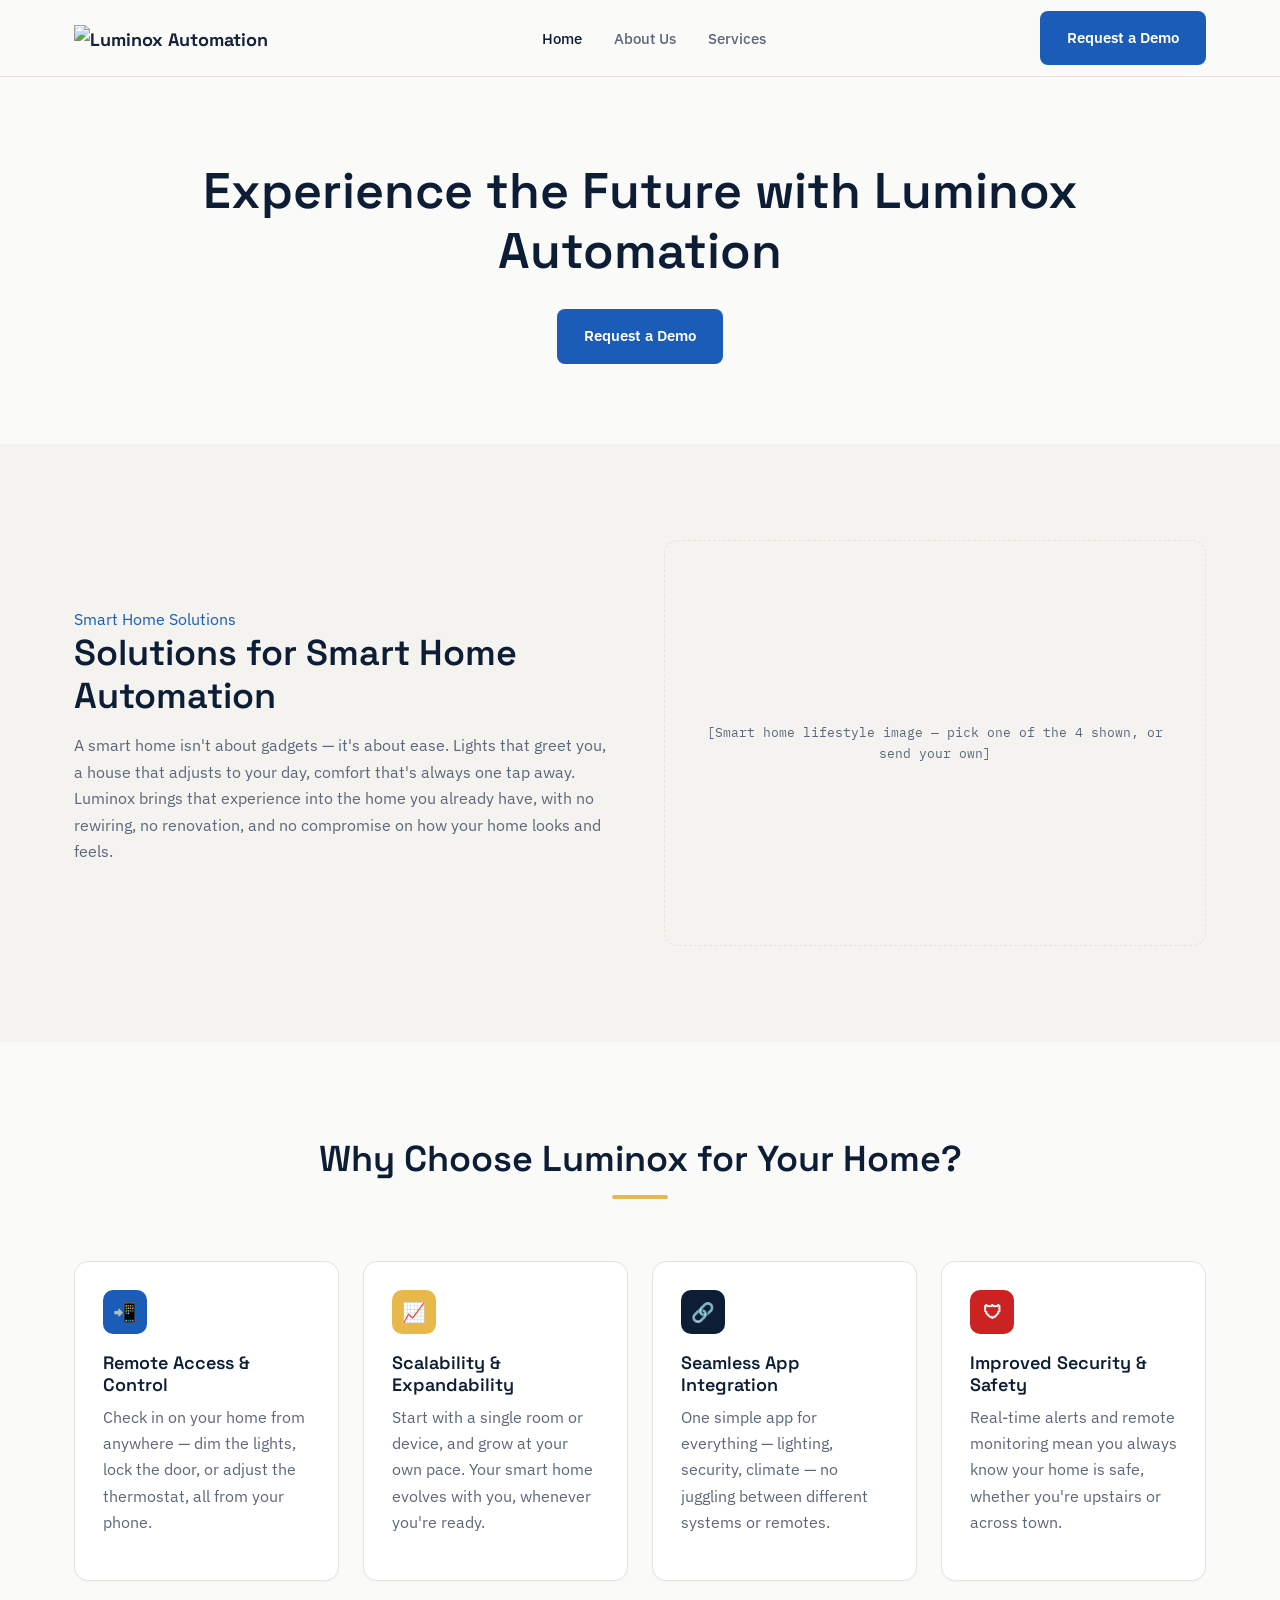
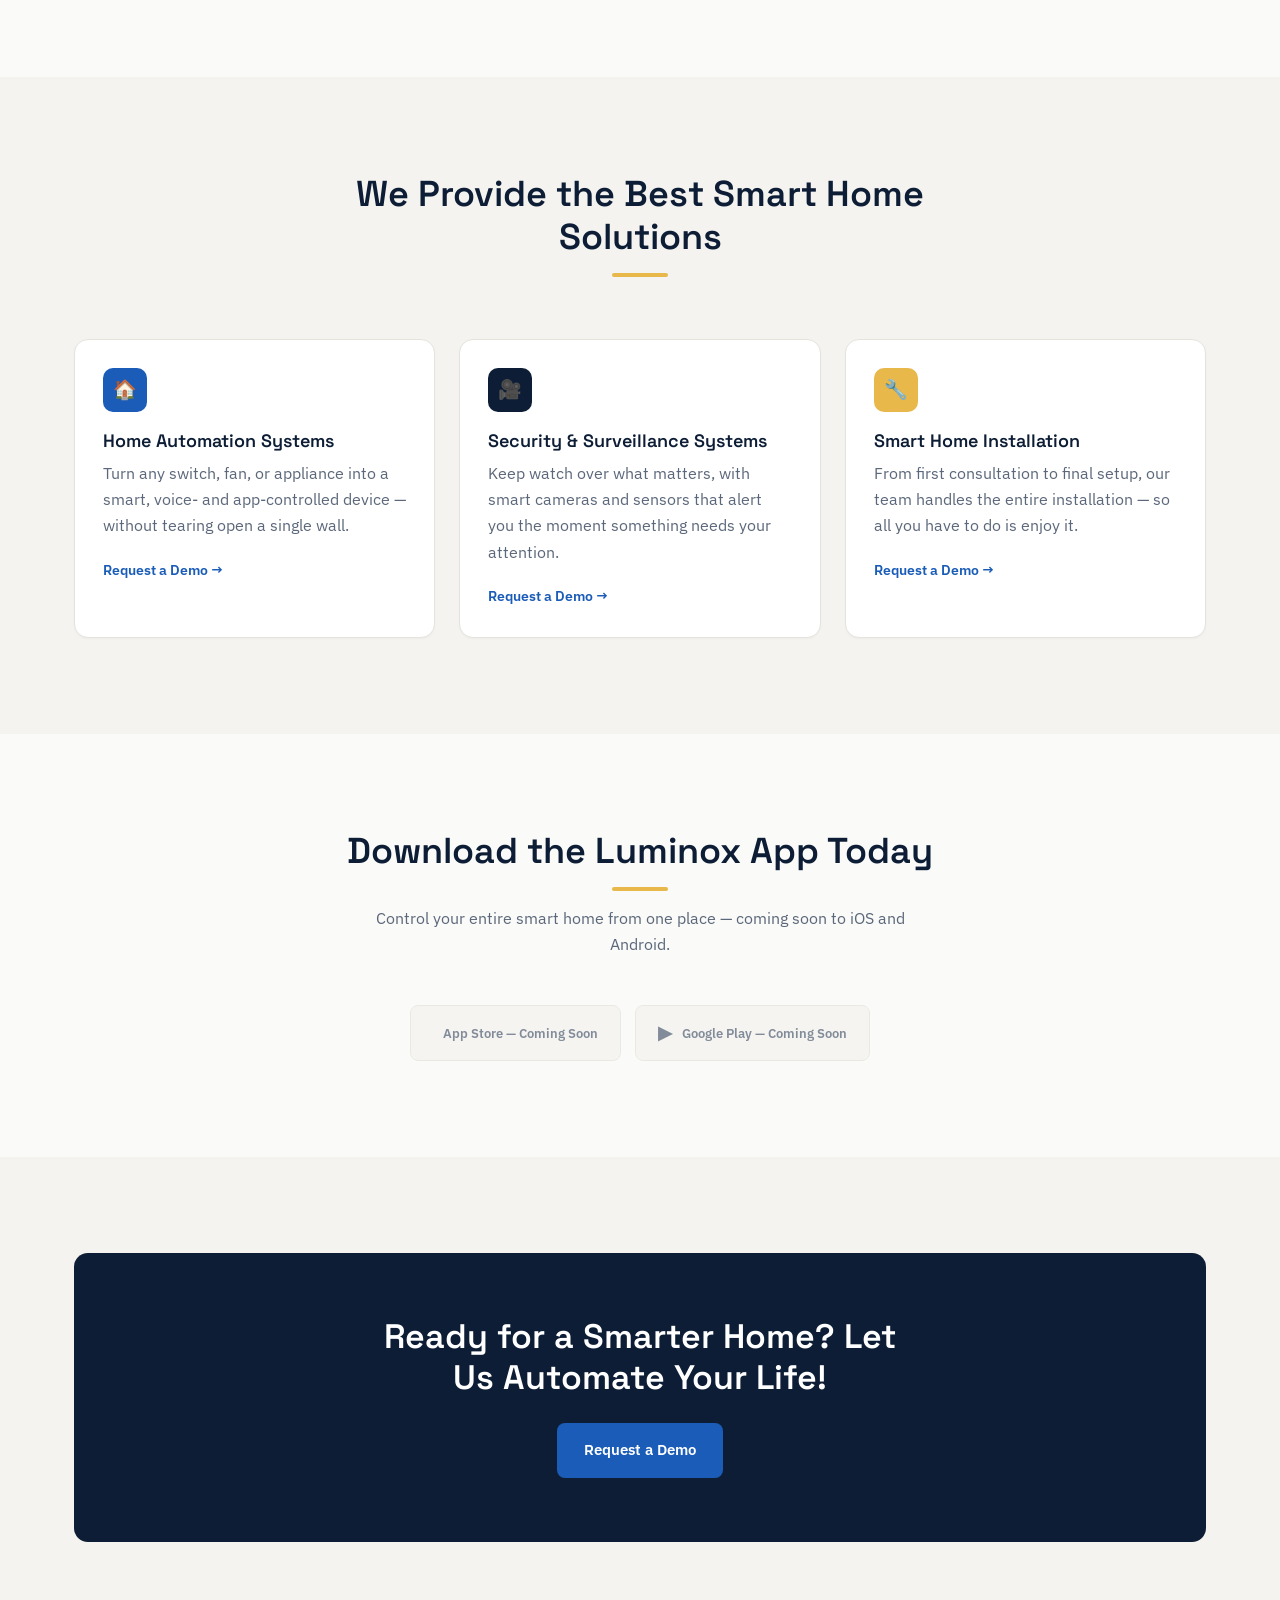
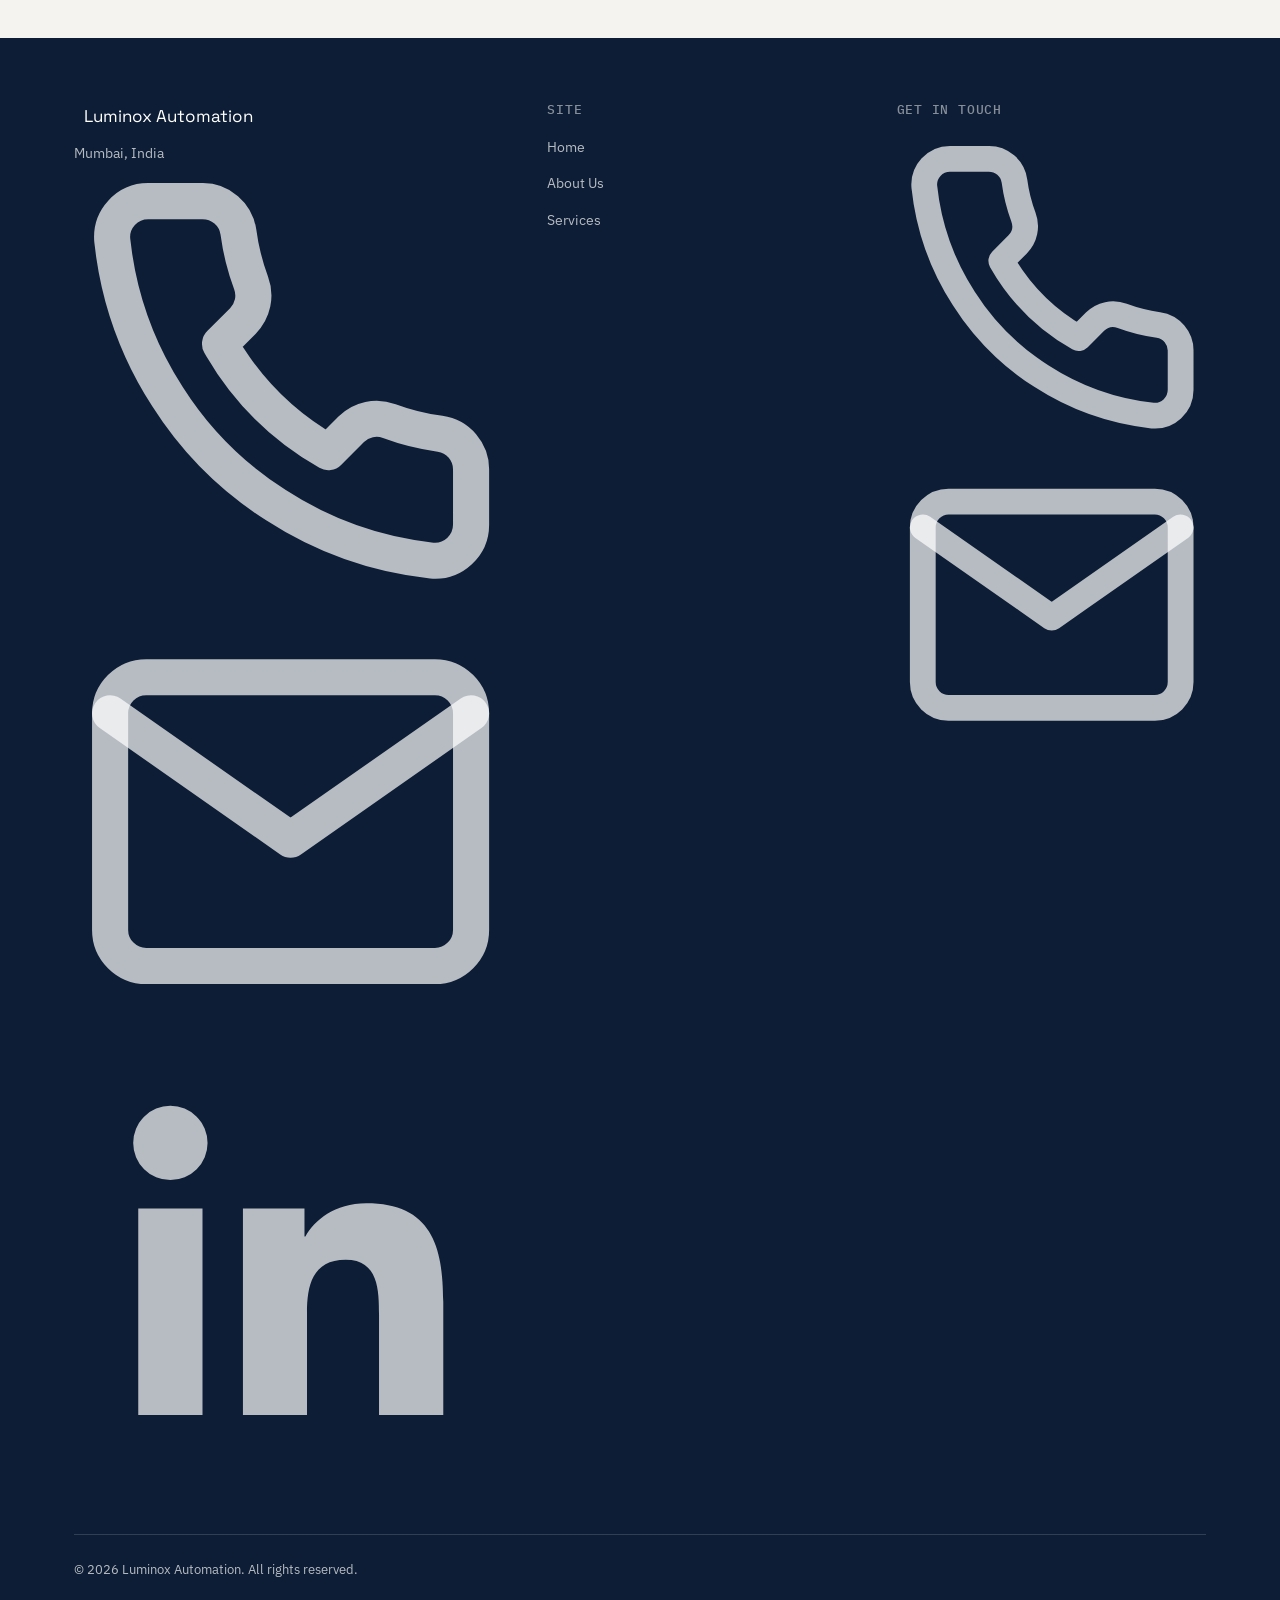
==== commit 5e404f6f: "Revise footer content and add contact icons Updated footer section with new contact information and " ====
--- a/index.html
+++ b/index.html
@@ -147,10 +147,12 @@
             <img src="https://www.luminoxautomation.com/wp-content/uploads/2025/04/LMX-icon.png" alt="" style="height:22px;">
             Luminox Automation
           </div>
-          <p>Mumbai, Maharashtra 400053, India</p>
-          <p><a href="tel:+919619310901">+91 96193 10901</a></p>
-          <p><a href="mailto:info@luminoxautomation.com">info@luminoxautomation.com</a></p>
-          <a href="https://www.linkedin.com/company/luminoxautomation/" class="footer__social" target="_blank" rel="noopener">in LinkedIn</a>
+          <p>Mumbai, India</p>
+          <div class="footer__icons">
+            <a href="tel:+919619310901" class="footer__icon-link" aria-label="Call Luminox Automation"><svg viewBox="0 0 24 24" fill="none" stroke="currentColor" stroke-width="2" stroke-linecap="round" stroke-linejoin="round"><path d="M22 16.92v3a2 2 0 0 1-2.18 2 19.79 19.79 0 0 1-8.63-3.07 19.5 19.5 0 0 1-6-6 19.79 19.79 0 0 1-3.07-8.67A2 2 0 0 1 4.11 2h3a2 2 0 0 1 2 1.72c.127.96.362 1.903.7 2.81a2 2 0 0 1-.45 2.11L8.09 9.91a16 16 0 0 0 6 6l1.27-1.27a2 2 0 0 1 2.11-.45c.907.338 1.85.573 2.81.7A2 2 0 0 1 22 16.92z"/></svg></a>
+            <a href="mailto:info@luminoxautomation.com" class="footer__icon-link" aria-label="Email Luminox Automation"><svg viewBox="0 0 24 24" fill="none" stroke="currentColor" stroke-width="2" stroke-linecap="round" stroke-linejoin="round"><path d="M4 4h16c1.1 0 2 .9 2 2v12c0 1.1-.9 2-2 2H4c-1.1 0-2-.9-2-2V6c0-1.1.9-2 2-2z"/><polyline points="22,6 12,13 2,6"/></svg></a>
+            <a href="https://www.linkedin.com/company/luminoxautomation/" class="footer__icon-link" target="_blank" rel="noopener" aria-label="Luminox Automation on LinkedIn"><svg viewBox="0 0 24 24" fill="currentColor"><path d="M20.45 20.45h-3.55v-5.57c0-1.33-.02-3.04-1.85-3.04-1.85 0-2.14 1.45-2.14 2.94v5.67H9.36V9h3.41v1.56h.05c.48-.9 1.64-1.85 3.37-1.85 3.6 0 4.27 2.37 4.27 5.46v6.28zM5.34 7.43a2.06 2.06 0 1 1 0-4.12 2.06 2.06 0 0 1 0 4.12zM7.12 20.45H3.56V9h3.56v11.45z"/></svg></a>
+          </div>
         </div>
         <div class="footer__col">
           <h4>Site</h4>
@@ -162,10 +164,10 @@
         </div>
         <div class="footer__col">
           <h4>Get in touch</h4>
-          <ul>
-            <li><a href="#contact">Contact</a></li>
-            <li><a href="mailto:info@luminoxautomation.com">Email Us</a></li>
-          </ul>
+          <div class="footer__icons">
+            <a href="tel:+919619310901" class="footer__icon-link" aria-label="Call Luminox Automation"><svg viewBox="0 0 24 24" fill="none" stroke="currentColor" stroke-width="2" stroke-linecap="round" stroke-linejoin="round"><path d="M22 16.92v3a2 2 0 0 1-2.18 2 19.79 19.79 0 0 1-8.63-3.07 19.5 19.5 0 0 1-6-6 19.79 19.79 0 0 1-3.07-8.67A2 2 0 0 1 4.11 2h3a2 2 0 0 1 2 1.72c.127.96.362 1.903.7 2.81a2 2 0 0 1-.45 2.11L8.09 9.91a16 16 0 0 0 6 6l1.27-1.27a2 2 0 0 1 2.11-.45c.907.338 1.85.573 2.81.7A2 2 0 0 1 22 16.92z"/></svg></a>
+            <a href="mailto:info@luminoxautomation.com" class="footer__icon-link" aria-label="Email Luminox Automation"><svg viewBox="0 0 24 24" fill="none" stroke="currentColor" stroke-width="2" stroke-linecap="round" stroke-linejoin="round"><path d="M4 4h16c1.1 0 2 .9 2 2v12c0 1.1-.9 2-2 2H4c-1.1 0-2-.9-2-2V6c0-1.1.9-2 2-2z"/><polyline points="22,6 12,13 2,6"/></svg></a>
+          </div>
         </div>
       </div>
       <div class="footer__bottom">
